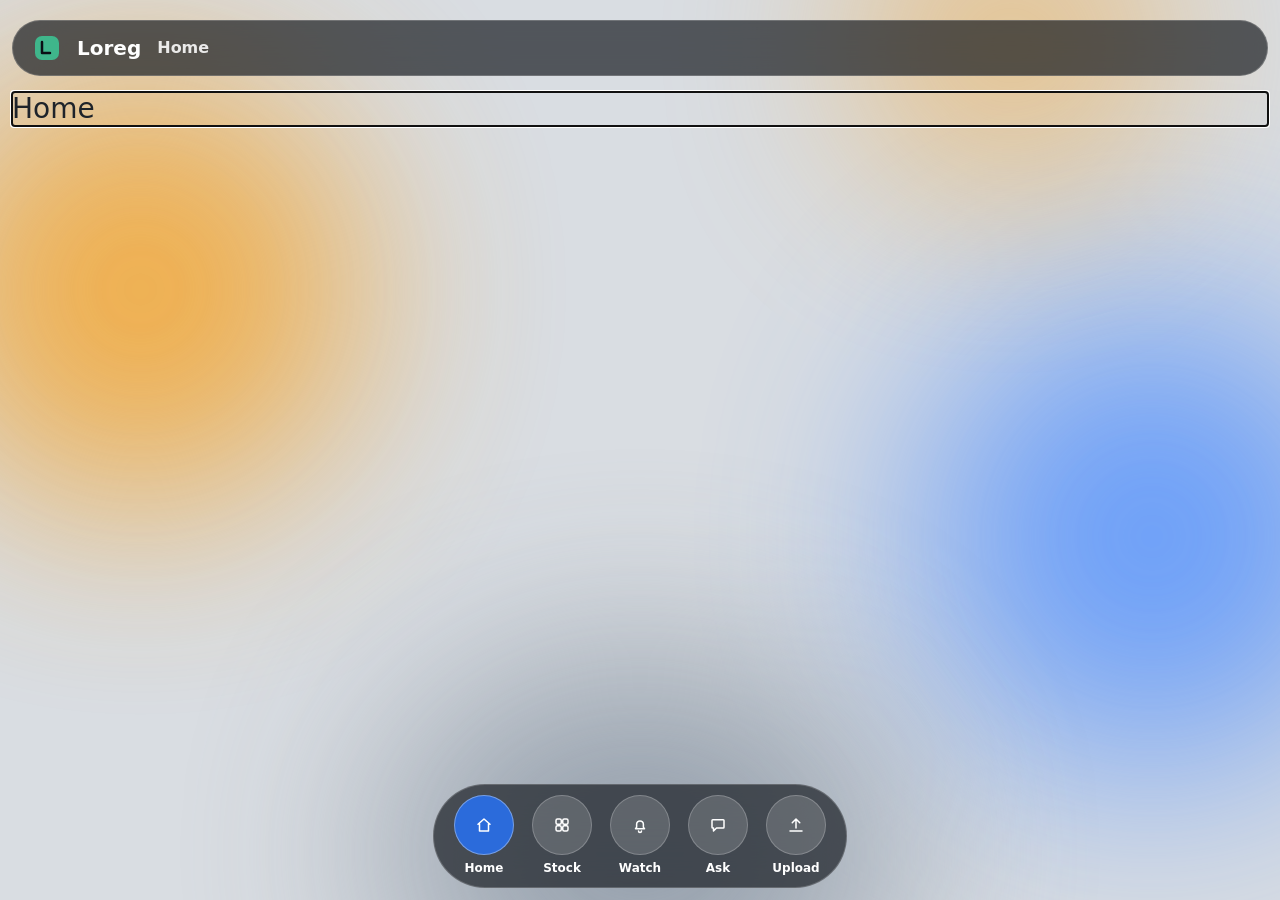
==== web/index.html @ 6a91d240 "web: shell, glass styles and vendored Bootstrap 5.3.3 Co-Authored-By: Claude Sonnet 5.5 <noreply@ant" ====
<!doctype html>
<html lang="en">
<head>
<meta charset="utf-8">
<meta name="viewport" content="width=device-width, initial-scale=1, viewport-fit=cover">
<meta http-equiv="Content-Security-Policy" content="default-src 'self'; script-src 'self'; style-src 'self'; img-src 'self' data:; connect-src 'self'; base-uri 'none'; form-action 'self'; object-src 'none'">
<title>Loreg</title>
<link href="vendor/bootstrap.min.css" rel="stylesheet">
<link href="styles.css" rel="stylesheet">
</head>
<body>
<svg width="0" height="0" class="sr-live" aria-hidden="true" focusable="false">
  <symbol id="i-home" viewBox="0 0 24 24"><path d="M4 11l8-7 8 7M6 10v10h12V10"/></symbol>
  <symbol id="i-grid" viewBox="0 0 24 24"><rect x="4" y="4" width="7" height="7" rx="2"/><rect x="13" y="4" width="7" height="7" rx="2"/><rect x="4" y="13" width="7" height="7" rx="2"/><rect x="13" y="13" width="7" height="7" rx="2"/></symbol>
  <symbol id="i-bell" viewBox="0 0 24 24"><path d="M6 17h12l-1.5-2V11a4.5 4.5 0 0 0-9 0v4L6 17zM10 20a2 2 0 0 0 4 0"/></symbol>
  <symbol id="i-chat" viewBox="0 0 24 24"><path d="M5 5h14a1 1 0 0 1 1 1v9a1 1 0 0 1-1 1H10l-4 4v-4H5a1 1 0 0 1-1-1V6a1 1 0 0 1 1-1z"/></symbol>
  <symbol id="i-upload" viewBox="0 0 24 24"><path d="M12 16V4M7 9l5-5 5 5M4 20h16"/></symbol>
  <symbol id="i-send" viewBox="0 0 24 24"><path d="M12 19V5M6 11l6-6 6 6"/></symbol>
</svg>

<div class="blobs" aria-hidden="true"><div class="blob amber"></div><div class="blob blue"></div><div class="blob gray"></div><div class="blob amber2"></div></div>
<div id="live" class="sr-live" aria-live="polite"></div>

<div class="container-xxl app">
  <header class="top glass d-flex align-items-center gap-3 mb-3">
    <svg width="28" height="28" viewBox="0 0 28 28" aria-hidden="true"><rect x="2" y="2" width="24" height="24" rx="7" fill="#3FB68B"/><path d="M9 8v11h8" stroke="#0B0F14" stroke-width="2.5" fill="none" stroke-linecap="round" stroke-linejoin="round"/></svg>
    <span class="brand">Loreg</span>
    <span id="viewName" class="fw-bold soft">Home</span>
    <span id="asOf" class="ms-auto soft small d-none d-md-inline"></span>
  </header>

  <div id="banner" class="mb-3" role="status"></div>
  <main id="main" tabindex="-1"></main>
</div>

<nav class="dock glass" aria-label="Main">
  <a href="#home" data-nav="home"><span class="c"><svg class="ico" aria-hidden="true"><use href="#i-home"/></svg></span>Home</a>
  <a href="#stock" data-nav="stock"><span class="c"><svg class="ico" aria-hidden="true"><use href="#i-grid"/></svg></span>Stock</a>
  <a href="#watch" data-nav="watch"><span class="c"><svg class="ico" aria-hidden="true"><use href="#i-bell"/></svg></span>Watch</a>
  <a href="#ask" data-nav="ask"><span class="c"><svg class="ico" aria-hidden="true"><use href="#i-chat"/></svg></span>Ask</a>
  <a href="#upload" data-nav="upload"><span class="c"><svg class="ico" aria-hidden="true"><use href="#i-upload"/></svg></span>Upload</a>
</nav>

<script type="module" src="js/app.js"></script>
</body>
</html>
---- web/styles.css ----
/* Loreg glass bento. Layout comes from Bootstrap 5.3.3 (grid, utilities, table-responsive). */
:root {
  --base: #D9DDE2;
  --ink: #1E232A;
  --glass: rgba(34, 38, 44, 0.74);
  --glass-line: rgba(255, 255, 255, 0.18);
  --soft: rgba(255, 255, 255, 0.88);
  --chip: rgba(255, 255, 255, 0.16);
  --amber: #F2A93B;
  --amber-ink: #1A1200;
  --blue: #2B6BDB;
  --green: #12803F;
  --red: #C23B3B;
  --blob-gray: #8E99A6;
  --blob-opacity: 0.9;
  box-sizing: border-box;
  padding-top: env(safe-area-inset-top, 0px);
  padding-bottom: env(safe-area-inset-bottom, 0px);
}
html { scroll-padding-top: env(safe-area-inset-top, 0px); }
@media (prefers-color-scheme: dark) {
  :root:not([data-theme="light"]) {
    --base: #12151A; --ink: #E6EDF3; --glass: rgba(52, 58, 68, 0.66); --glass-line: rgba(255, 255, 255, 0.16);
    --blob-gray: #3A4350; --blob-opacity: 0.6;
  }
}
:root[data-theme="dark"] {
  --base: #12151A; --ink: #E6EDF3; --glass: rgba(52, 58, 68, 0.66); --glass-line: rgba(255, 255, 255, 0.16);
  --blob-gray: #3A4350; --blob-opacity: 0.6;
}

body { margin: 0; background: var(--base); color: var(--ink); font-family: system-ui, -apple-system, 'Segoe UI', Roboto, sans-serif; }
a { color: inherit; }
.blobs { position: fixed; inset: 0; overflow: hidden; pointer-events: none; z-index: 0; }
.blob { position: absolute; border-radius: 50%; opacity: var(--blob-opacity); }
.blob.amber { left: -6vw; top: 8vh; width: 34vw; height: 34vw; background: var(--amber); filter: blur(100px); }
.blob.blue { right: -8vw; top: 34vh; width: 36vw; height: 36vw; background: #4C8DFF; filter: blur(110px); opacity: 0.8; }
.blob.gray { left: 30vw; bottom: -16vh; width: 40vw; height: 30vw; background: var(--blob-gray); filter: blur(100px); }
.blob.amber2 { right: 8vw; top: -12vh; width: 26vw; height: 24vw; background: var(--amber); filter: blur(90px); opacity: 0.5; }

.app { position: relative; z-index: 1; padding-top: 20px; padding-bottom: 150px; }

/* glass and solid tiles */
.glass { background: var(--glass); -webkit-backdrop-filter: blur(24px) saturate(140%); backdrop-filter: blur(24px) saturate(140%); border: 1px solid var(--glass-line); color: #fff; }
.tile { border-radius: 40px; padding: 1.5rem 1.75rem; color: #fff; }
.tile.glass { color: #fff; }
.tile-amber { background: var(--amber); color: var(--amber-ink); border: 0; }
.tile-blue { background: var(--blue); color: #fff; }
.tile-green { background: var(--green); color: #fff; }
.tile-red { background: var(--red); color: #fff; }
.soft { color: var(--soft); }
.top { border-radius: 999px; padding: 0 1.25rem; height: 56px; }
.brand { font-weight: 800; font-size: 1.25rem; }
.num { font-weight: 800; letter-spacing: -0.03em; font-variant-numeric: tabular-nums; line-height: 1; }
.num-hero { font-size: clamp(2.75rem, 7vw, 5.5rem); }
.num-lg { font-size: clamp(1.75rem, 3vw, 2.25rem); }
.tile-hero { min-height: 220px; }
@media (min-width: 992px) { .tile-hero { min-height: 340px; } }
.label { font-weight: 700; font-size: 1rem; }
.chip { display: inline-block; padding: 3px 11px; border-radius: 999px; font-size: 12px; font-weight: 800; color: #fff; background: var(--chip); }
.chip-blue { background: var(--blue); }
.chip-green { background: var(--green); }
.chip-red { background: var(--red); }
.chip-amber { background: var(--amber); color: var(--amber-ink); }

/* buttons */
.btn-pill { border-radius: 999px; min-height: 48px; padding: 0 1.5rem; font-weight: 800; border: 0; color: #fff; font-family: inherit; }
.btn-go { background: var(--green); }
.btn-blue { background: var(--blue); }
.btn-soft { background: var(--chip); border: 1px solid rgba(255, 255, 255, 0.35); font-weight: 700; }
.btn-pill:focus-visible, .dock a:focus-visible, a:focus-visible { outline: 3px solid #fff; outline-offset: 2px; box-shadow: 0 0 0 5px var(--blue); }

/* tall pill bars */
.pillbar { position: relative; overflow: hidden; border-radius: 40px; min-height: 260px; height: 100%; }
.pillbar .fill { position: absolute; left: 0; right: 0; bottom: 0; height: var(--fill); background: var(--blue); }
.pillbar .cap { position: relative; padding: 1.25rem 1.25rem; }

/* tables inside glass */
.table-glass { --bs-table-bg: transparent; --bs-table-color: #fff; --bs-table-border-color: rgba(255, 255, 255, 0.18); --bs-table-hover-bg: rgba(255, 255, 255, 0.06); --bs-table-hover-color: #fff; margin: 0; font-variant-numeric: tabular-nums; }
.table-glass th { color: var(--soft); font-weight: 600; font-size: 0.85rem; }
.table-glass td, .table-glass th { padding: 0.8rem 0.75rem; vertical-align: middle; }

/* chat */
.bubble-user { background: var(--blue); color: #fff; border-radius: 28px 28px 8px 28px; padding: 12px 20px; font-weight: 700; max-width: 85%; margin-left: auto; width: fit-content; }
.bubble-bot { border-radius: 28px 28px 28px 8px; padding: 16px 22px; max-width: 92%; }
.steps { list-style: none; margin: 0; padding: 14px 20px; border-radius: 22px; font-size: 0.85rem; }
.steps li { display: flex; gap: 10px; align-items: center; padding: 3px 0; }
.composer { border-radius: 999px; padding: 6px 6px 6px 22px; }
.composer input { background: transparent; border: 0; color: #fff; outline: none; min-height: 44px; font-weight: 500; }
.composer input::placeholder { color: rgba(255, 255, 255, 0.75); }
.send { width: 44px; height: 44px; border-radius: 50%; border: 0; background: var(--blue); color: #fff; display: inline-flex; align-items: center; justify-content: center; }

/* icons */
.ico { width: 1.5em; height: 1.5em; fill: none; stroke: currentColor; stroke-width: 2; stroke-linecap: round; stroke-linejoin: round; flex: 0 0 auto; }

/* floating dock */
.dock { position: fixed; left: 50%; transform: translateX(-50%); bottom: calc(12px + env(safe-area-inset-bottom, 0px)); z-index: 20; display: flex; gap: 6px; padding: 10px 14px; border-radius: 999px; max-width: calc(100vw - 16px); }
.dock a { display: flex; flex-direction: column; align-items: center; gap: 4px; min-width: 60px; padding: 0 4px; color: #fff; text-decoration: none; font-size: 12px; font-weight: 700; }
.dock .c { width: 52px; height: 52px; border-radius: 50%; display: flex; align-items: center; justify-content: center; background: var(--chip); border: 1px solid rgba(255, 255, 255, 0.22); }
.dock a[aria-current="page"] .c { background: var(--blue); border-color: rgba(255, 255, 255, 0.35); }
@media (min-width: 992px) { .dock .c { width: 60px; height: 60px; } .dock a { min-width: 72px; } }

.photo { border-radius: 24px; background: rgba(255, 255, 255, 0.08); border: 1px solid var(--glass-line); padding: 18px; min-height: 280px; }
.photo i { display: block; height: 8px; border-radius: 4px; background: rgba(255, 255, 255, 0.28); margin: 12px 0; }
html [hidden] { display: none !important; } /* beats Bootstrap .d-flex so hidden panels really hide */
.view h1.vh:focus { outline: none; }

/* ---- added for the live app (hackathon work) ---- */
.banner { border-radius: 24px; padding: 0.9rem 1.25rem; font-weight: 700; }
.banner-warn { background: var(--amber); color: var(--amber-ink); }
.banner-error { background: var(--red); color: #fff; }
.banner-info { background: var(--blue); color: #fff; }
.untrusted-tag { font-size: 12px; font-weight: 800; padding: 2px 9px; border-radius: 999px; background: var(--chip); }
.empty { text-align: center; padding: 2.5rem 1rem; }
.sr-live { position: absolute; width: 1px; height: 1px; overflow: hidden; clip: rect(0 0 0 0); white-space: nowrap; }
.spinner { width: 1.25em; height: 1.25em; border-radius: 50%; border: 3px solid rgba(255, 255, 255, 0.35); border-top-color: #fff; display: inline-block; animation: spin 0.8s linear infinite; }
@keyframes spin { to { transform: rotate(360deg); } }
@media (prefers-reduced-motion: reduce) { .spinner { animation: none; } * { scroll-behavior: auto !important; transition: none !important; } }
button.btn-pill:disabled { opacity: 0.55; cursor: not-allowed; }
@media (max-width: 575.98px) { .tile { border-radius: 32px; padding: 1.25rem; } }
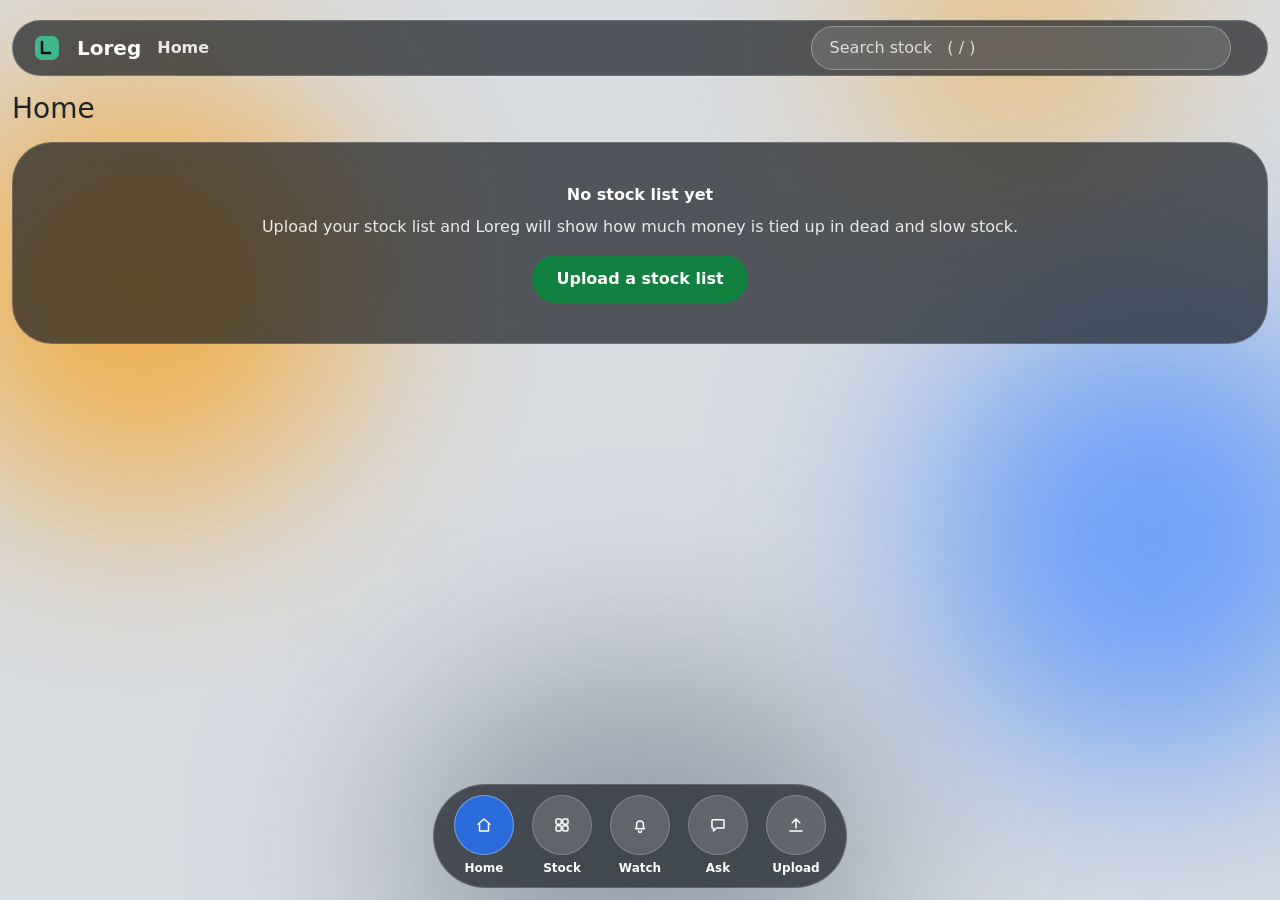
==== commit 248f0d39: "Stock browsing and a search box on every screen (Slice 1 frontend) Category links, status chips with" ====
--- a/web/index.html
+++ b/web/index.html
@@ -5,6 +5,7 @@
 <meta name="viewport" content="width=device-width, initial-scale=1, viewport-fit=cover">
 <meta http-equiv="Content-Security-Policy" content="default-src 'self'; script-src 'self'; style-src 'self'; img-src 'self' data:; connect-src 'self'; base-uri 'none'; form-action 'self'; object-src 'none'">
 <title>Loreg</title>
+<link rel="icon" href="data:image/svg+xml,%3Csvg xmlns=%27http://www.w3.org/2000/svg%27 viewBox=%270 0 28 28%27%3E%3Crect x=%272%27 y=%272%27 width=%2724%27 height=%2724%27 rx=%277%27 fill=%27%233FB68B%27/%3E%3Cpath d=%27M9 8v11h8%27 stroke=%27%230B0F14%27 stroke-width=%272.5%27 fill=%27none%27/%3E%3C/svg%3E">
 <link href="vendor/bootstrap.min.css" rel="stylesheet">
 <link href="styles.css" rel="stylesheet">
 </head>
@@ -25,8 +26,14 @@
   <header class="top glass d-flex align-items-center gap-3 mb-3">
     <svg width="28" height="28" viewBox="0 0 28 28" aria-hidden="true"><rect x="2" y="2" width="24" height="24" rx="7" fill="#3FB68B"/><path d="M9 8v11h8" stroke="#0B0F14" stroke-width="2.5" fill="none" stroke-linecap="round" stroke-linejoin="round"/></svg>
     <span class="brand">Loreg</span>
-    <span id="viewName" class="fw-bold soft">Home</span>
-    <span id="asOf" class="ms-auto soft small d-none d-md-inline"></span>
+    <span id="viewName" class="fw-bold soft d-none d-sm-inline">Home</span>
+    <form id="siteSearchForm" class="search ms-auto" role="search" autocomplete="off">
+      <label for="siteSearch" class="sr-live">Search your stock</label>
+      <input id="siteSearch" class="search-input" type="search" placeholder="Search stock   ( / )" maxlength="100" role="combobox"
+             aria-expanded="false" aria-controls="searchList" aria-autocomplete="list" autocomplete="off" spellcheck="false">
+      <div id="searchList" class="search-list glass" role="listbox" aria-label="Search results" hidden></div>
+    </form>
+    <span id="asOf" class="soft small d-none d-xl-inline"></span>
   </header>
 
   <div id="banner" class="mb-3" role="status"></div>
--- a/web/styles.css
+++ b/web/styles.css
@@ -110,6 +110,7 @@
 .banner-warn { background: var(--amber); color: var(--amber-ink); }
 .banner-error { background: var(--red); color: #fff; }
 .banner-info { background: var(--blue); color: #fff; }
+.glass.p-2 { border-radius: 28px; }
 .untrusted-tag { font-size: 12px; font-weight: 800; padding: 2px 9px; border-radius: 999px; background: var(--chip); }
 .empty { text-align: center; padding: 2.5rem 1rem; }
 .sr-live { position: absolute; width: 1px; height: 1px; overflow: hidden; clip: rect(0 0 0 0); white-space: nowrap; }
@@ -118,3 +119,38 @@
 @media (prefers-reduced-motion: reduce) { .spinner { animation: none; } * { scroll-behavior: auto !important; transition: none !important; } }
 button.btn-pill:disabled { opacity: 0.55; cursor: not-allowed; }
 @media (max-width: 575.98px) { .tile { border-radius: 32px; padding: 1.25rem; } }
+
+.bar { height: 14px; border-radius: 999px; background: rgba(255, 255, 255, 0.18); overflow: hidden; }
+.bar-fill { height: 100%; width: var(--w, 0%); background: var(--blue); border-radius: 999px; }
+main h1:focus { outline: none; }
+
+/* ---- search box ---- */
+.search { position: relative; flex: 1 1 auto; max-width: 420px; min-width: 0; }
+.search-input { width: 100%; min-height: 44px; border-radius: 999px; border: 1px solid rgba(255, 255, 255, 0.3); background: rgba(255, 255, 255, 0.12); color: #fff; padding: 0 1.1rem; font: inherit; font-weight: 500; }
+.search-input::placeholder { color: rgba(255, 255, 255, 0.78); }
+.search-input:focus-visible { outline: 3px solid #fff; outline-offset: 2px; box-shadow: 0 0 0 5px var(--blue); }
+.search-list { background: rgba(28, 32, 38, 0.97); position: absolute; top: calc(100% + 8px); left: 0; right: 0; z-index: 40; border-radius: 28px; padding: 0.5rem; max-height: 70vh; overflow-y: auto; min-width: min(420px, calc(100vw - 32px)); }
+.search-group { font-size: 12px; font-weight: 800; letter-spacing: 0.04em; text-transform: uppercase; color: var(--soft); padding: 0.4rem 0.75rem 0.15rem; }
+.search-option { display: flex; flex-direction: column; gap: 2px; min-height: 44px; justify-content: center; padding: 0.4rem 0.75rem; border-radius: 18px; cursor: pointer; color: #fff; text-decoration: none; }
+.search-option[aria-selected="true"], .search-option:hover { background: var(--blue); }
+.search-note { padding: 0.75rem; color: var(--soft); }
+
+/* ---- stock table, filters, skeleton ---- */
+.bar-link { display: block; color: inherit; text-decoration: none; border-radius: 18px; padding: 6px 8px; margin: 0 -8px; min-height: 44px; }
+.bar-link:hover, .bar-link[aria-current="true"] { background: rgba(255, 255, 255, 0.14); }
+.chipbtn { min-height: 44px; border-radius: 999px; padding: 0 1.1rem; border: 1px solid rgba(255, 255, 255, 0.35); background: var(--chip); color: #fff; font-weight: 700; font-family: inherit; }
+.chipbtn[aria-pressed="true"] { background: var(--blue); border-color: rgba(255, 255, 255, 0.5); }
+.chipbtn:focus-visible, .page-link:focus-visible { outline: 3px solid #fff; outline-offset: 2px; box-shadow: 0 0 0 5px var(--blue); }
+.sortbox { min-height: 44px; border-radius: 999px; border: 1px solid rgba(255, 255, 255, 0.35); background: var(--chip); color: #fff; padding: 0 1rem; font: inherit; font-weight: 600; }
+.sortbox option { color: #1E232A; }
+.pagination { --bs-pagination-bg: rgba(255, 255, 255, 0.14); --bs-pagination-color: #fff; --bs-pagination-border-color: rgba(255, 255, 255, 0.3);
+  --bs-pagination-hover-bg: rgba(255, 255, 255, 0.24); --bs-pagination-hover-color: #fff; --bs-pagination-hover-border-color: rgba(255, 255, 255, 0.4);
+  --bs-pagination-active-bg: var(--blue); --bs-pagination-active-border-color: var(--blue); --bs-pagination-disabled-bg: rgba(255, 255, 255, 0.06);
+  --bs-pagination-disabled-color: rgba(255, 255, 255, 0.5); --bs-pagination-disabled-border-color: rgba(255, 255, 255, 0.2); --bs-pagination-focus-bg: rgba(255, 255, 255, 0.24); --bs-pagination-focus-color: #fff; }
+.pagination .page-link { min-width: 44px; min-height: 44px; display: inline-flex; align-items: center; justify-content: center; }
+.skeleton-row { height: 44px; border-radius: 14px; background: linear-gradient(90deg, rgba(255,255,255,0.08), rgba(255,255,255,0.2), rgba(255,255,255,0.08)); background-size: 200% 100%; animation: shimmer 1.2s linear infinite; margin: 10px 0; }
+@keyframes shimmer { to { background-position: -200% 0; } }
+@media (prefers-reduced-motion: reduce) { .skeleton-row { animation: none; } }
+.top { position: relative; z-index: 30; }   /* the search results drop over the page, so the header sits above it */
+.linkbtn { display: inline-flex; align-items: center; min-height: 44px; padding: 0 4px; font-weight: 700; }
+.table-glass td:first-child { min-width: 11rem; }
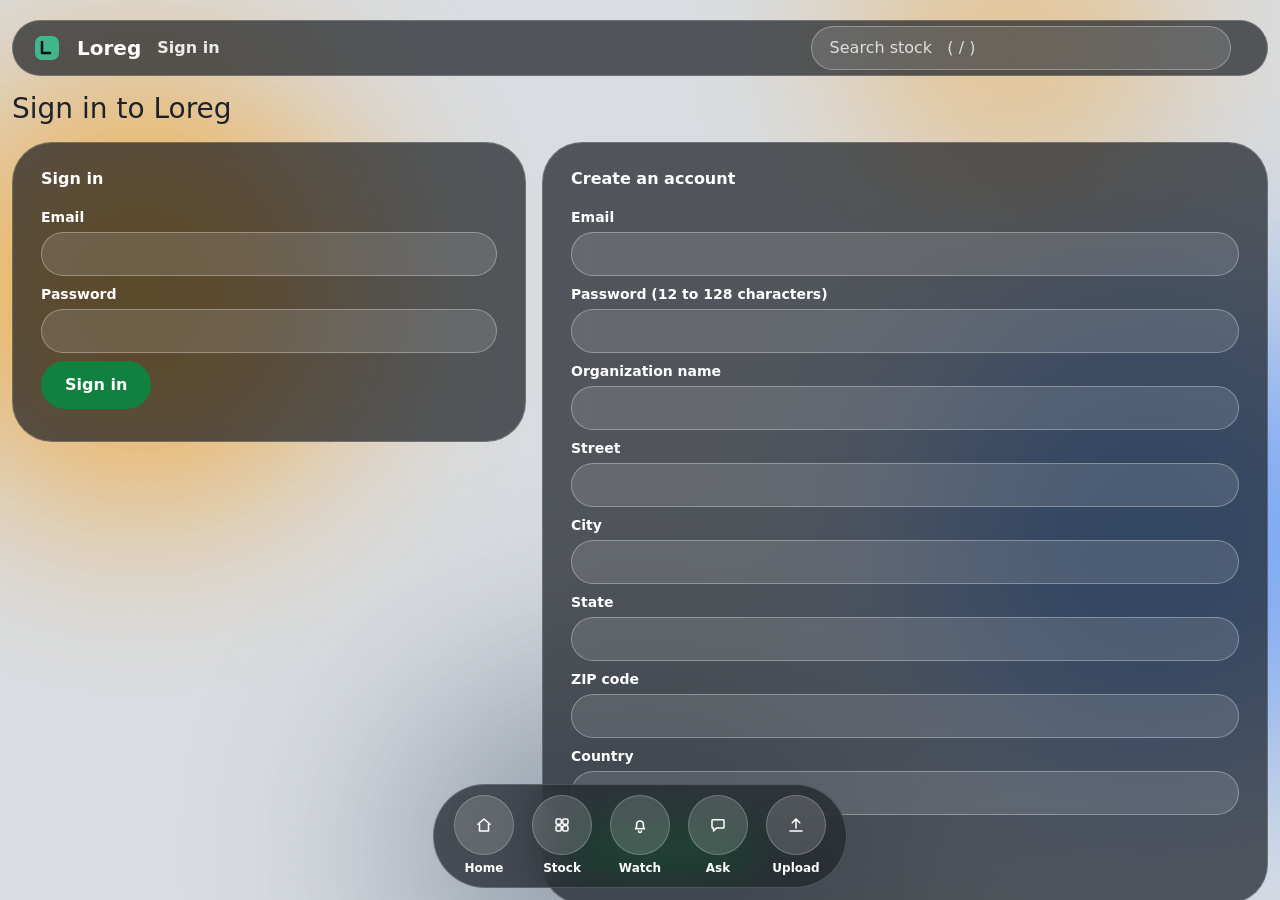
==== commit bd2d359b: "Accounts, part 2: signup, sign-in, sessions, CSRF and per-shop scoping, with an isolation test over " ====
--- a/web/index.html
+++ b/web/index.html
@@ -27,12 +27,14 @@
     <svg width="28" height="28" viewBox="0 0 28 28" aria-hidden="true"><rect x="2" y="2" width="24" height="24" rx="7" fill="#3FB68B"/><path d="M9 8v11h8" stroke="#0B0F14" stroke-width="2.5" fill="none" stroke-linecap="round" stroke-linejoin="round"/></svg>
     <span class="brand">Loreg</span>
     <span id="viewName" class="fw-bold soft d-none d-sm-inline">Home</span>
+    <a id="unread" class="chip chip-blue text-decoration-none text-nowrap" href="#watch" data-testid="unread-count" hidden></a>
     <form id="siteSearchForm" class="search ms-auto" role="search" autocomplete="off">
       <label for="siteSearch" class="sr-live">Search your stock</label>
       <input id="siteSearch" class="search-input" type="search" placeholder="Search stock   ( / )" maxlength="100" role="combobox"
              aria-expanded="false" aria-controls="searchList" aria-autocomplete="list" autocomplete="off" spellcheck="false">
       <div id="searchList" class="search-list glass" role="listbox" aria-label="Search results" hidden></div>
     </form>
+    <a id="account" class="chip text-decoration-none text-nowrap" href="#account" data-testid="account-link" hidden>Account</a>
     <span id="asOf" class="soft small d-none d-xl-inline"></span>
   </header>
 
--- a/web/styles.css
+++ b/web/styles.css
@@ -154,3 +154,11 @@
 .top { position: relative; z-index: 30; }   /* the search results drop over the page, so the header sits above it */
 .linkbtn { display: inline-flex; align-items: center; min-height: 44px; padding: 0 4px; font-weight: 700; }
 .table-glass td:first-child { min-width: 11rem; }
+
+.excerpt { border-left: 4px solid rgba(255, 255, 255, 0.4); padding: 4px 0 4px 12px; margin: 4px 0; color: var(--soft); font-style: italic; }
+
+/* On narrow screens the results drop from the whole header, not from the small search box, so they stay inside the screen. */
+@media (max-width: 767.98px) {
+  .search { position: static; }
+  .search-list { left: 8px; right: 8px; min-width: 0; }
+}
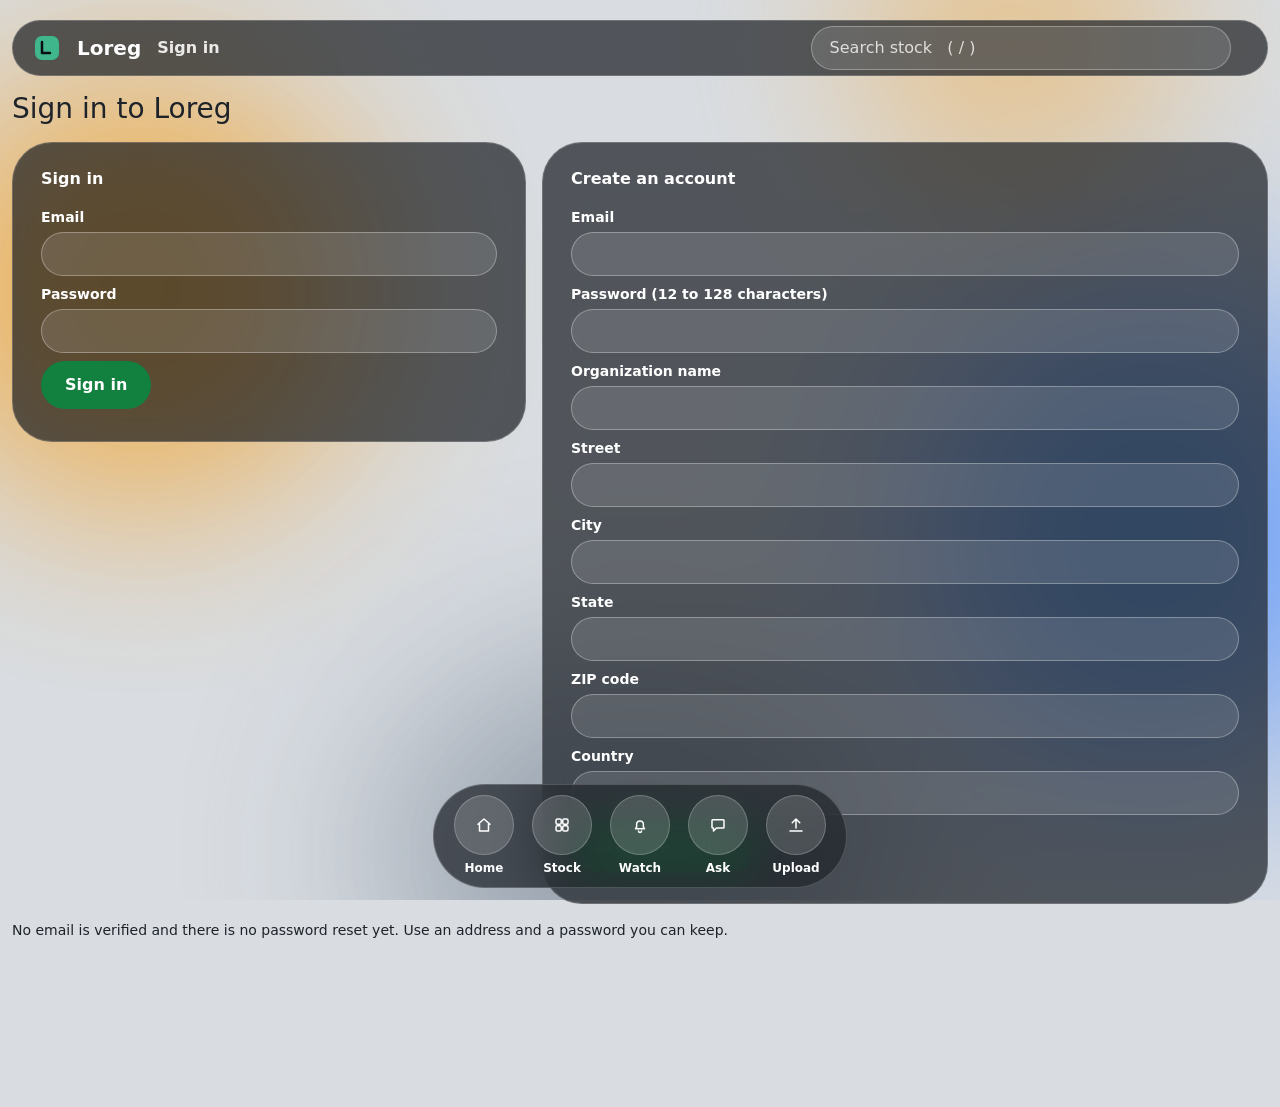
==== commit 305330ae: "Fallback-rate metric: every agent call stored with its outcome, /api/quality, a backend badge, an ev" ====
--- a/web/index.html
+++ b/web/index.html
@@ -38,6 +38,7 @@
     <span id="asOf" class="soft small d-none d-xl-inline"></span>
   </header>
 
+  <div class="mb-2"><span id="backend" class="chip small" data-testid="backend-badge" hidden></span></div>
   <div id="banner" class="mb-3" role="status"></div>
   <main id="main" tabindex="-1"></main>
 </div>
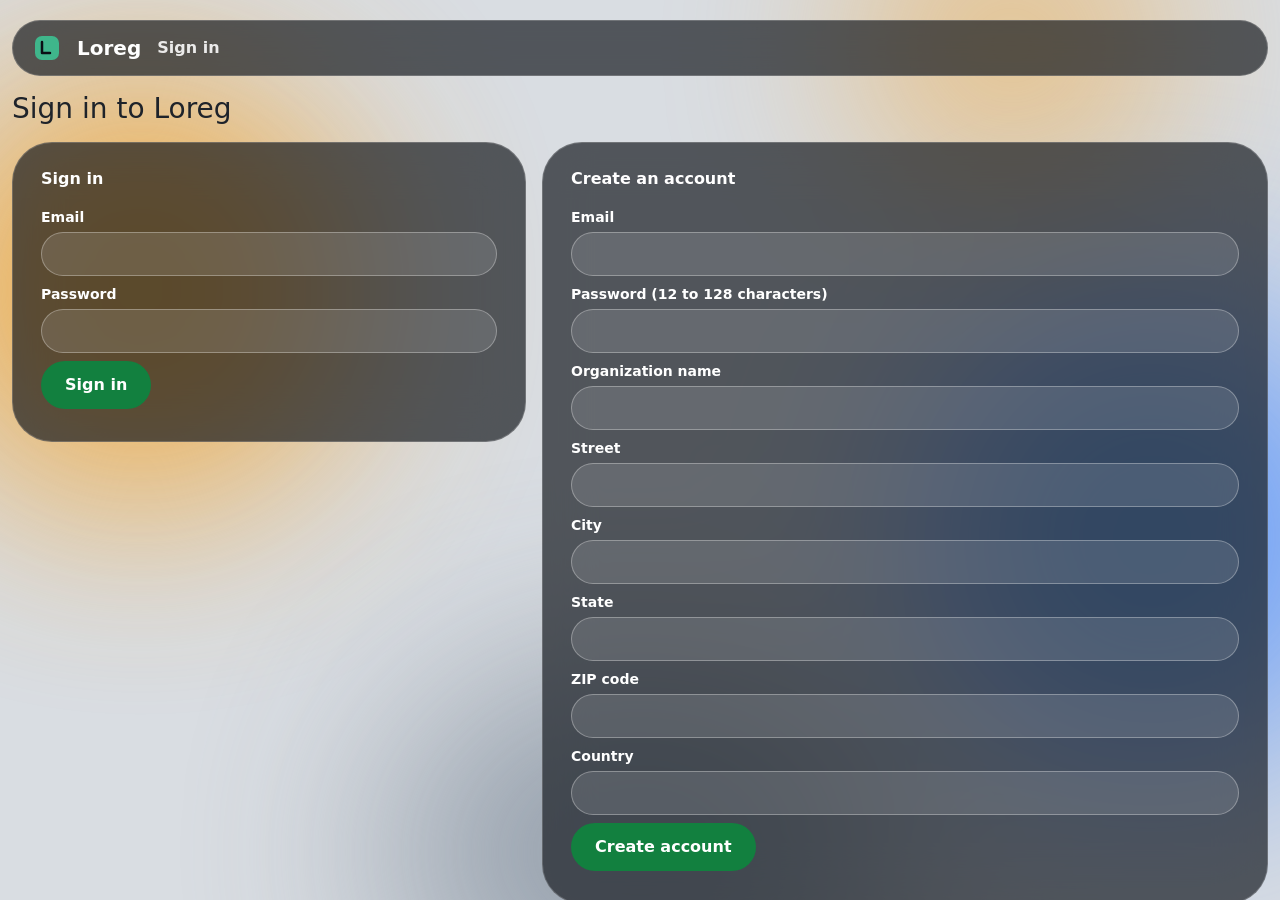
==== commit 264db55d: "Sign-out and a lost session start the page again on #signin, holding nothing of the shop Signing out" ====
--- a/web/index.html
+++ b/web/index.html
@@ -28,7 +28,7 @@
     <span class="brand">Loreg</span>
     <span id="viewName" class="fw-bold soft d-none d-sm-inline">Home</span>
     <a id="unread" class="chip chip-blue text-decoration-none text-nowrap" href="#watch" data-testid="unread-count" hidden></a>
-    <form id="siteSearchForm" class="search ms-auto" role="search" autocomplete="off">
+    <form id="siteSearchForm" class="search ms-auto" role="search" autocomplete="off" hidden>
       <label for="siteSearch" class="sr-live">Search your stock</label>
       <input id="siteSearch" class="search-input" type="search" placeholder="Search stock   ( / )" maxlength="100" role="combobox"
              aria-expanded="false" aria-controls="searchList" aria-autocomplete="list" autocomplete="off" spellcheck="false">
@@ -43,7 +43,7 @@
   <main id="main" tabindex="-1"></main>
 </div>
 
-<nav class="dock glass" aria-label="Main">
+<nav id="dock" class="dock glass" aria-label="Main" hidden>
   <a href="#home" data-nav="home"><span class="c"><svg class="ico" aria-hidden="true"><use href="#i-home"/></svg></span>Home</a>
   <a href="#stock" data-nav="stock"><span class="c"><svg class="ico" aria-hidden="true"><use href="#i-grid"/></svg></span>Stock</a>
   <a href="#watch" data-nav="watch"><span class="c"><svg class="ico" aria-hidden="true"><use href="#i-bell"/></svg></span>Watch</a>
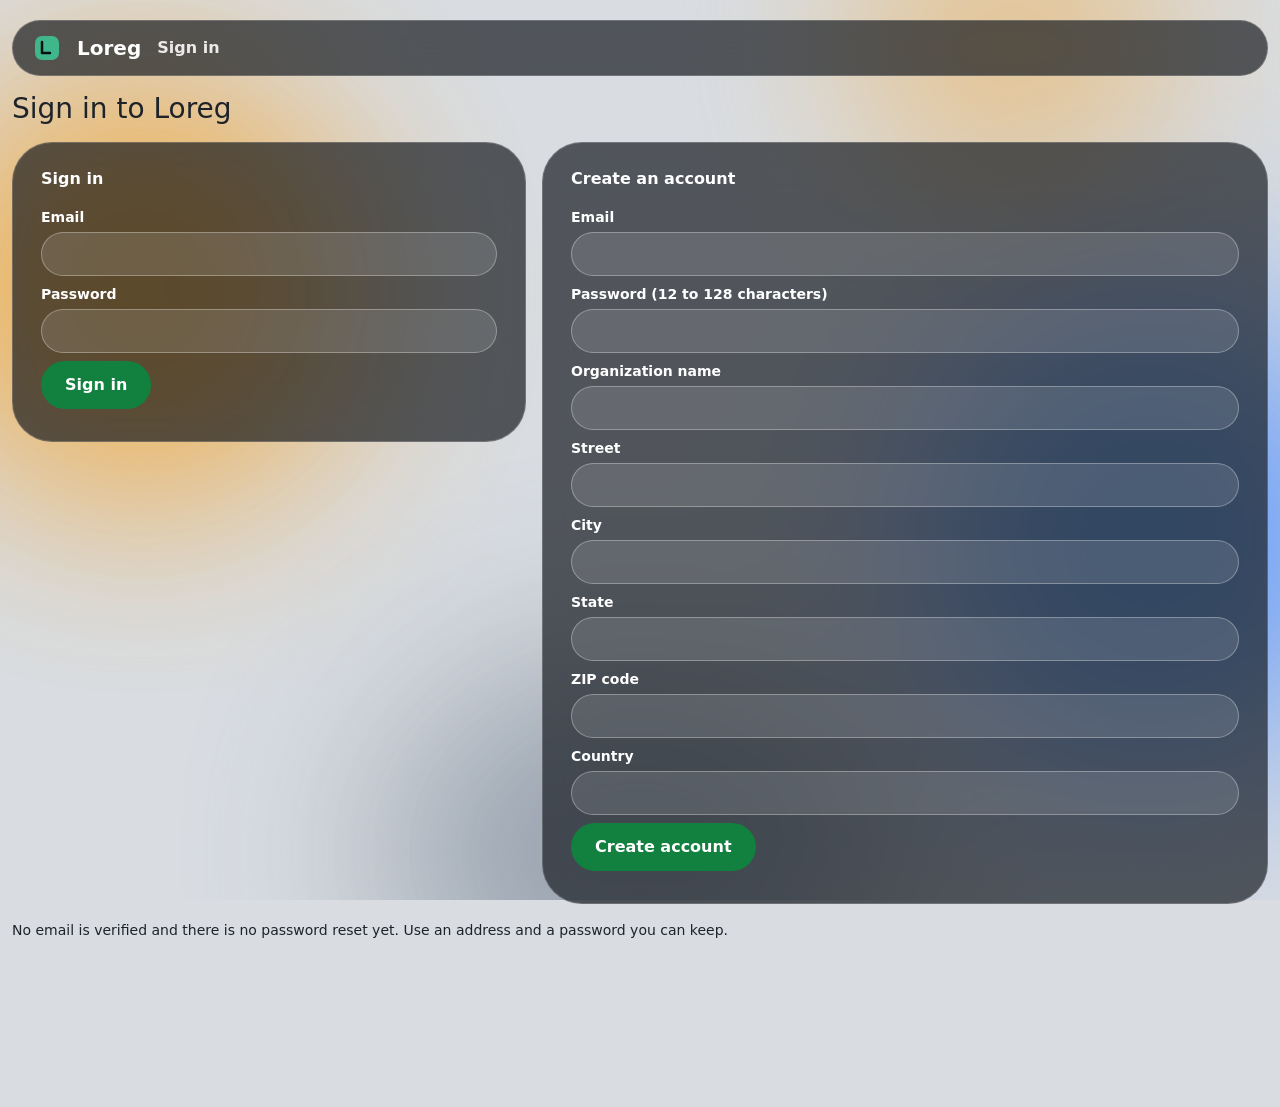
==== commit 3acba6ea: "Analyze page: pick a category, see its figures, then the stock report, the sales history or what to " ====
--- a/web/index.html
+++ b/web/index.html
@@ -12,6 +12,7 @@
 <body>
 <svg width="0" height="0" class="sr-live" aria-hidden="true" focusable="false">
   <symbol id="i-home" viewBox="0 0 24 24"><path d="M4 11l8-7 8 7M6 10v10h12V10"/></symbol>
+  <symbol id="i-chart" viewBox="0 0 24 24"><path d="M4 20h16M7 16v-5M12 16V6M17 16v-8"/></symbol>
   <symbol id="i-grid" viewBox="0 0 24 24"><rect x="4" y="4" width="7" height="7" rx="2"/><rect x="13" y="4" width="7" height="7" rx="2"/><rect x="4" y="13" width="7" height="7" rx="2"/><rect x="13" y="13" width="7" height="7" rx="2"/></symbol>
   <symbol id="i-bell" viewBox="0 0 24 24"><path d="M6 17h12l-1.5-2V11a4.5 4.5 0 0 0-9 0v4L6 17zM10 20a2 2 0 0 0 4 0"/></symbol>
   <symbol id="i-chat" viewBox="0 0 24 24"><path d="M5 5h14a1 1 0 0 1 1 1v9a1 1 0 0 1-1 1H10l-4 4v-4H5a1 1 0 0 1-1-1V6a1 1 0 0 1 1-1z"/></symbol>
@@ -46,6 +47,7 @@
 <nav id="dock" class="dock glass" aria-label="Main" hidden>
   <a href="#home" data-nav="home"><span class="c"><svg class="ico" aria-hidden="true"><use href="#i-home"/></svg></span>Home</a>
   <a href="#stock" data-nav="stock"><span class="c"><svg class="ico" aria-hidden="true"><use href="#i-grid"/></svg></span>Stock</a>
+  <a href="#analyze" data-nav="analyze"><span class="c"><svg class="ico" aria-hidden="true"><use href="#i-chart"/></svg></span>Analyze</a>
   <a href="#watch" data-nav="watch"><span class="c"><svg class="ico" aria-hidden="true"><use href="#i-bell"/></svg></span>Watch</a>
   <a href="#ask" data-nav="ask"><span class="c"><svg class="ico" aria-hidden="true"><use href="#i-chat"/></svg></span>Ask</a>
   <a href="#upload" data-nav="upload"><span class="c"><svg class="ico" aria-hidden="true"><use href="#i-upload"/></svg></span>Upload</a>
--- a/web/styles.css
+++ b/web/styles.css
@@ -162,3 +162,49 @@
   .search { position: static; }
   .search-list { left: 8px; right: 8px; min-width: 0; }
 }
+
+/* ---- Analyze page: charts (web/js/chart.js) ----
+   Status colors are the app's own (the chips use them); a label and a value always name each one, and every chart has a table view.
+   Single-series marks use a lighter blue, at least 3:1 against the glass in both themes. Marks are thin, rounded at the data end,
+   separated by a 2px gap in the surface color, never by a border. */
+:root { --chart-one: #79AEFF; --chart-rest: #B9C0C8; --chart-none: #9AA3AD; --chart-grid: rgba(255, 255, 255, 0.16); }
+.num-md { font-size: clamp(1.35rem, 2.2vw, 1.75rem); font-variant-numeric: normal; }
+.stat { border-radius: 24px; padding: 0.9rem 1rem; background: rgba(255, 255, 255, 0.08); border: 1px solid var(--glass-line); }
+.chart { position: relative; margin: 0; }
+.chart-tip { position: absolute; transform: translate(-50%, calc(-100% - 8px)); z-index: 5; pointer-events: none; max-width: min(320px, 90vw);
+  background: #11151B; color: #fff; border: 1px solid rgba(255, 255, 255, 0.25); border-radius: 12px; padding: 6px 10px; font-size: 0.8rem; font-weight: 600; }
+.chart [role="img"]:focus-visible { outline: 3px solid #fff; outline-offset: 2px; }
+.seg-dead { background: var(--red); } .seg-slow, .seg-risk { background: var(--amber); } .seg-healthy { background: var(--green); }
+.seg-new { background: var(--blue); } .seg-insufficient_data { background: var(--chart-none); } .seg-rest { background: var(--chart-rest); }
+.seg-one { background: var(--chart-one); }
+.stack { display: flex; gap: 2px; height: 24px; border-radius: 4px; overflow: hidden; }
+.stack .seg { flex: 0 1 0; min-width: 3px; }
+.stack .seg:hover, .hbar-row:hover .hbar-part, .col-slot:hover .col-fill { filter: brightness(1.15); }
+.legend { list-style: none; display: flex; flex-wrap: wrap; gap: 0.4rem 1.25rem; padding: 0; margin: 0.6rem 0 0; font-size: 0.85rem; }
+.legend li { display: inline-flex; align-items: center; gap: 0.4rem; }
+.legend .key { width: 12px; height: 12px; border-radius: 3px; display: inline-block; }
+.hbars { display: flex; flex-direction: column; gap: 4px; }
+.hbar-row { display: grid; grid-template-columns: minmax(5.5rem, 9rem) 1fr auto; align-items: center; gap: 0.75rem; min-height: 32px; border-radius: 10px; padding: 0 4px; }
+.hbar-label { font-weight: 600; font-size: 0.9rem; overflow-wrap: anywhere; }
+.hbar-value { font-weight: 700; font-size: 0.85rem; font-variant-numeric: tabular-nums; white-space: nowrap; }
+.hbar-track { display: flex; gap: 2px; height: 16px; border-left: 1px solid var(--chart-grid); }
+.hbar-part { height: 100%; }
+.hbar-part:last-child { border-radius: 0 4px 4px 0; }
+.cols { display: grid; grid-template-columns: repeat(12, minmax(0, 1fr)); gap: 2px; border-bottom: 1px solid var(--chart-grid); }
+.col-slot { display: flex; flex-direction: column; align-items: center; border-radius: 8px; min-width: 0; }
+.col-plot { height: 150px; width: 100%; display: flex; flex-direction: column; justify-content: flex-end; align-items: center; }
+.col-fill { width: min(24px, 70%); background: var(--chart-one); border-radius: 4px 4px 0 0; }
+.col-fill.partial { opacity: 0.55; }
+.col-value { font-size: 0.75rem; font-weight: 700; margin-bottom: 2px; font-variant-numeric: tabular-nums; }
+.col-label { font-size: 0.72rem; color: var(--soft); padding: 4px 0 2px; white-space: nowrap; }
+#salesItem { max-width: 28rem; min-width: 0; flex: 1 1 auto; }   /* long item names: the box shrinks to the screen */
+.chart-table summary { cursor: pointer; min-height: 32px; display: inline-flex; align-items: center; }
+@media (max-width: 480px) {
+  .dock { gap: 2px; padding: 8px; }
+  .dock a { min-width: 46px; font-size: 11px; }
+  .dock .c { width: 44px; height: 44px; }
+  .hbar-row { grid-template-columns: 1fr auto; row-gap: 2px; padding: 4px; }   /* the name above its bar, the value at the bar's end */
+  .hbar-label { grid-column: 1 / -1; }
+  .col-slot:nth-child(even) .col-label { visibility: hidden; }                      /* every other month named; the table names them all */
+  .col-slot:first-child .col-label { align-self: flex-start; }                     /* the first name starts at the edge, never past it */
+}
